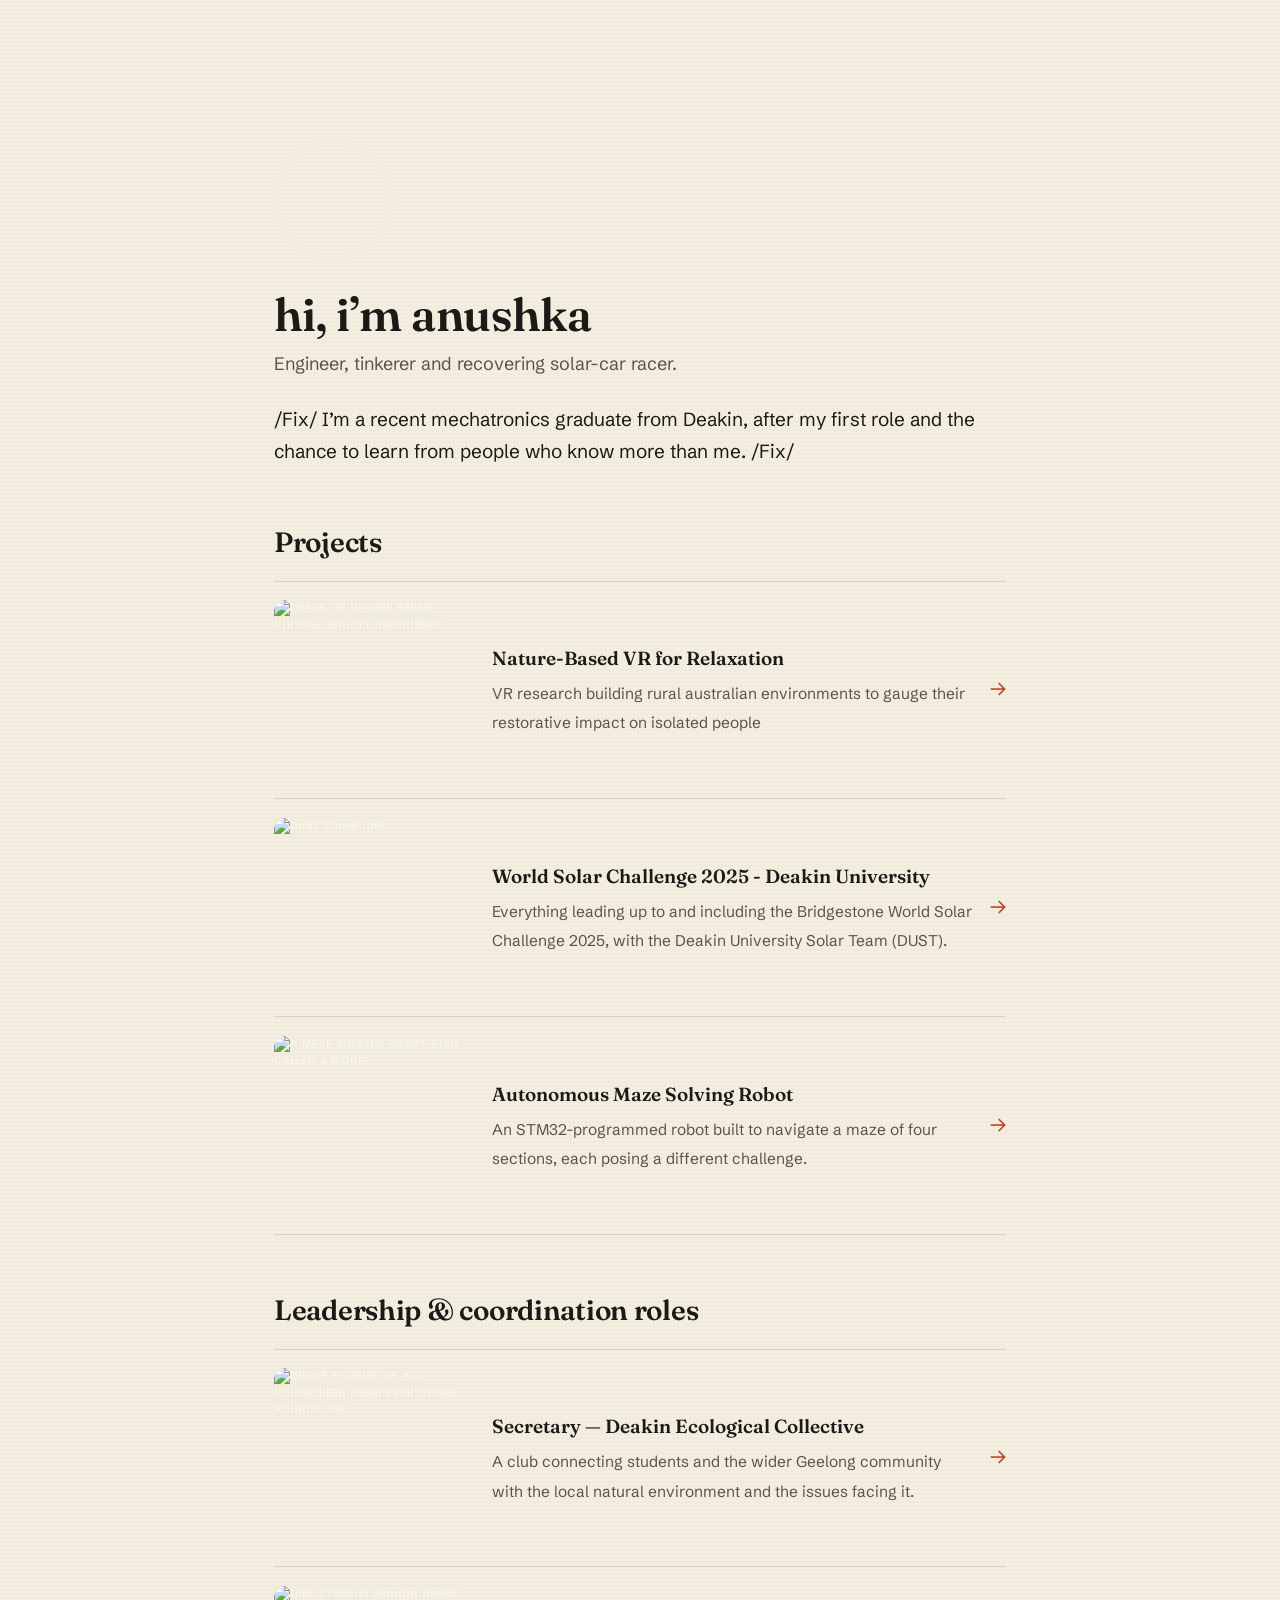
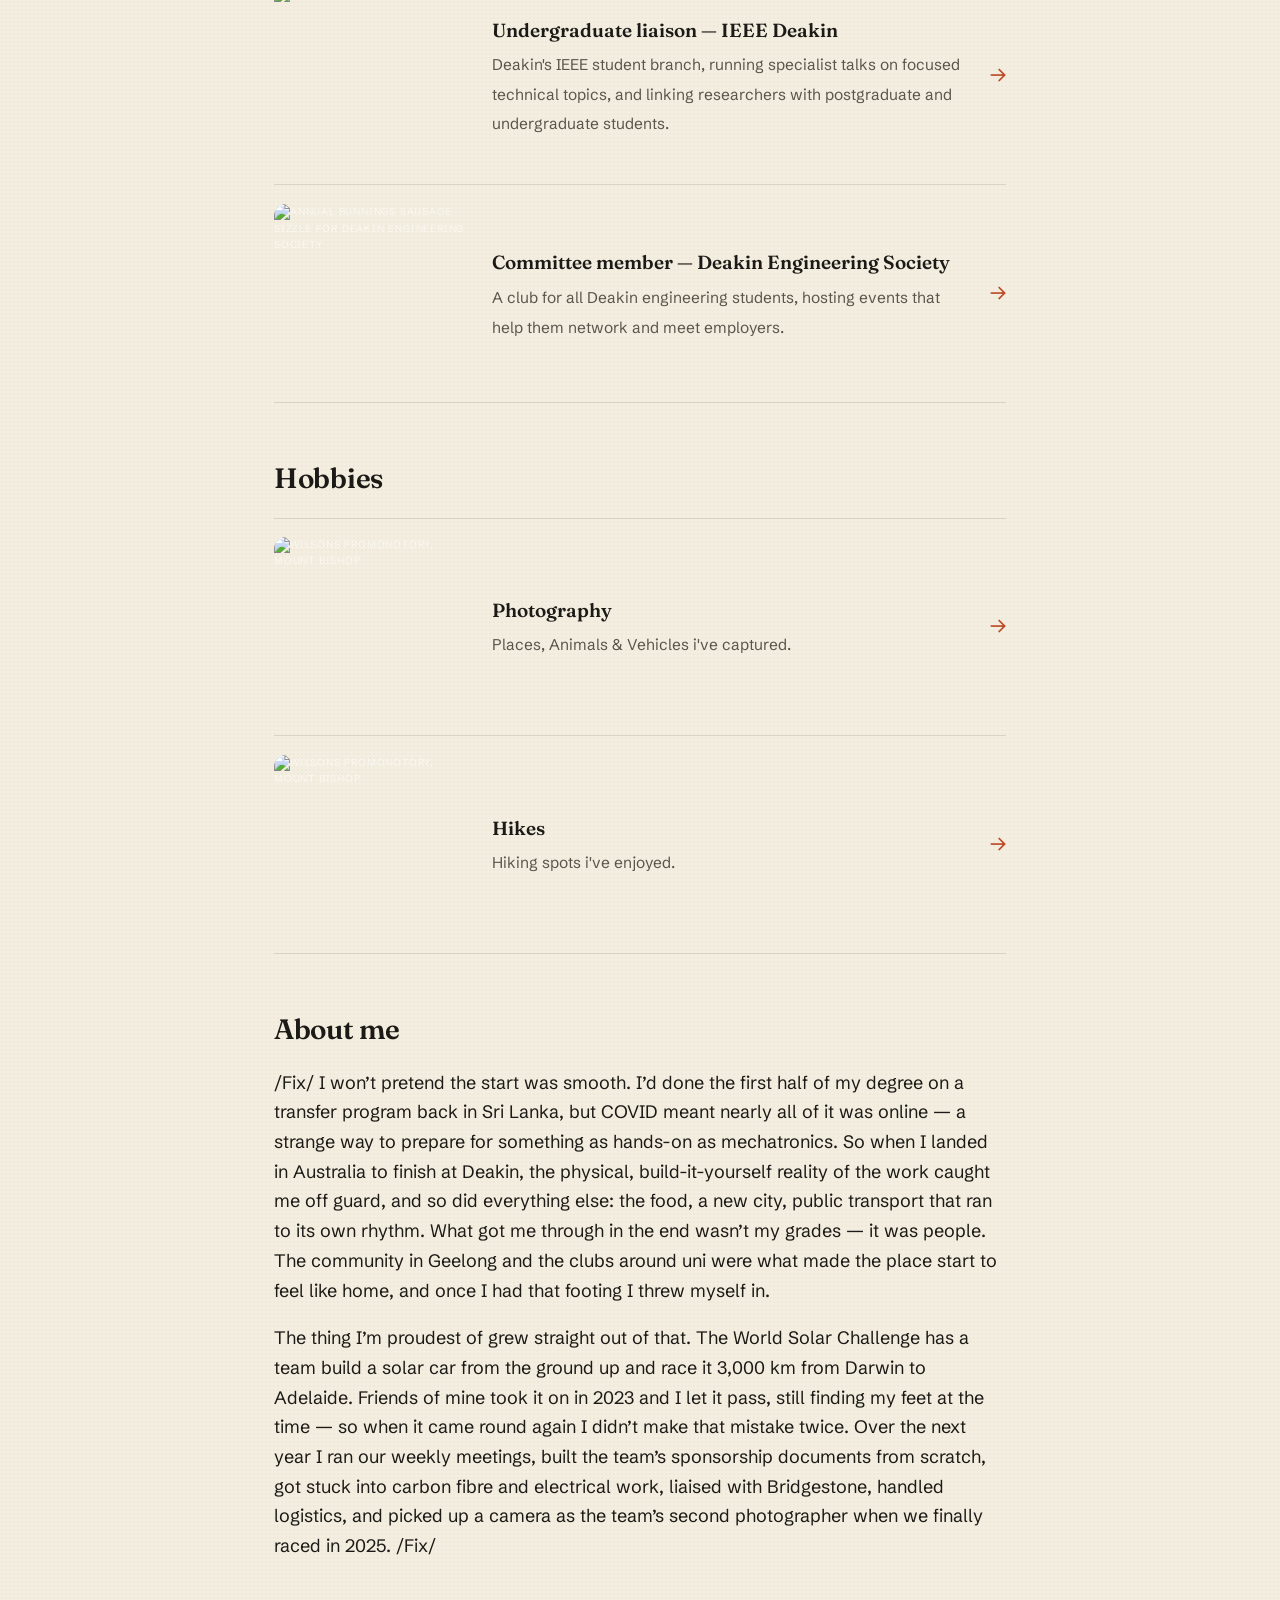
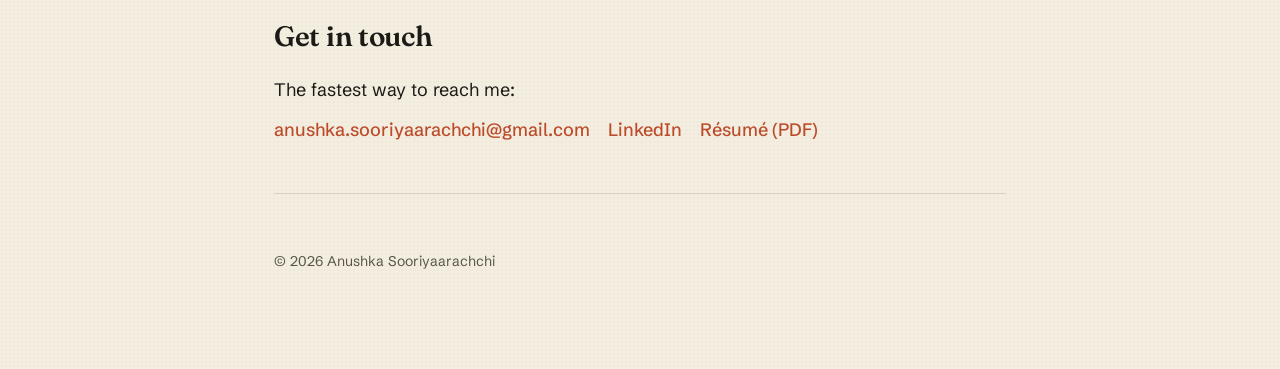
==== index.html @ a75d5352 "Portfolio site" ====
<!DOCTYPE html>
<!--
  Whats with de snoopin eh? :0
-->
<html lang="en">
<head>
<meta charset="UTF-8">
<meta name="viewport" content="width=device-width, initial-scale=1">
<title>Anushka Sooriyaarachchi</title>
<link rel="preconnect" href="https://fonts.googleapis.com">
<link rel="preconnect" href="https://fonts.gstatic.com" crossorigin>
<link href="https://fonts.googleapis.com/css2?family=Fraunces:opsz,wght@9..144,400;9..144,500;9..144,600;9..144,700&family=Schibsted+Grotesk:wght@400;500;600&display=swap" rel="stylesheet">
<link rel="stylesheet" href="style.css">
</head>
<body>

  <div class="banner reveal" style="animation-delay:.05s"></div>

  <div class="wrap">

    <!-- ===== INTRO ===== -->
    <div class="avatar reveal" style="animation-delay:.1s"></div>
    <h1 class="reveal" style="animation-delay:.15s">hi, i’m anushka</h1>
    <p class="tagline reveal" style="animation-delay:.2s">Engineer, tinkerer and recovering solar-car racer.</p>
    <p class="lead reveal" style="animation-delay:.25s">
       /Fix/ I’m a recent mechatronics graduate from Deakin, after my first role and the chance to learn
      from people who know more than me. /Fix/
    </p>

    <!-- ===== PROJECTS ===== -->
    <div class="section reveal" style="animation-delay:.3s">
      <h2>Projects</h2>
      <div class="card-list">
        <a class="card" href="projects.html#vr-capstone">
          <img class="thumb" src="images/nvr3.jpg" alt="Image of Nature Based Virtual Reality Experience">
          <div class="card-body">
            <span class="title"> Nature-Based VR for Relaxation</span>
            <span class="desc"> VR research building rural australian environments to gauge their restorative impact on isolated people </span>
          </div>
          <span class="go">→</span>
        </a>
        <a class="card" href="projects.html#solar">
          <img class="thumb" style="object-position: 75% center;" src="images/dustcar2.jpg" alt="DUST Solar Car">
          <div class="card-body">
            <span class="title">World Solar Challenge 2025 - Deakin University</span>
            <span class="desc"> Everything leading up to and including the Bridgestone World Solar Challenge 2025, with the Deakin University Solar Team (DUST). </span>
          </div>
          <span class="go">→</span>
        </a>
        <a class="card" href="projects.html#maze">
          <img class="thumb" src="images/mousemaze.jpeg" alt="A Maze solving robot also called a mouse">
          <div class="card-body">
            <span class="title">Autonomous Maze Solving Robot</span>
            <span class="desc">An STM32-programmed robot built to navigate a maze of four sections, each posing a different challenge.</span>
          </div>
          <span class="go">→</span>
        </a>
      </div>
    </div>

    <!-- ===== LEADERSHIP & COORDINATION ===== -->
    <div class="section reveal" style="animation-delay:.35s">
      <h2>Leadership &amp; coordination roles</h2>
      <div class="card-list">
        <a class="card" href="leadership.html#dec">
          <img class="thumb" style="object-position: center bottom;" src="images/dec.jpg" alt="Group picture of all volunteers from Everything Aquatic Day">
          <div class="card-body">
            <span class="title">Secretary — Deakin Ecological Collective</span>
            <span class="desc"> A club connecting students and the wider Geelong community with the local natural environment and the issues facing it. </span>
          </div>
          <span class="go">→</span>
        </a>
        <a class="card" href="leadership.html#ieee">
          <img class="thumb" style="object-position: right center;" src="images/ieee2.jpg" alt="IEEE student branch image">
          <div class="card-body">
            <span class="title">Undergraduate liaison — IEEE Deakin</span>
            <span class="desc"> Deakin's IEEE student branch, running specialist talks on focused technical topics, and linking researchers with postgraduate and undergraduate students. </span>
          </div>
          <span class="go">→</span>
        </a>
        <a class="card" href="leadership.html#des">
          <img class="thumb" style="object-position: left center;" src="images/des2.jpeg" alt="Annual Bunnings Sausage Sizzle for Deakin Engineering Society">
          <div class="card-body">
            <span class="title">Committee member — Deakin Engineering Society</span>
            <span class="desc"> A club for all Deakin engineering students, hosting events that help them network and meet employers.</span>
          </div>
          <span class="go">→</span>
        </a>
      </div>
    </div>

    <!-- ===== HOBBIES  ===== -->
    <div class="section reveal" style="animation-delay:.4s">
      <h2>Hobbies</h2>
      <div class="card-list">
        <a class="card" href="hobby1.html">
          <img class="thumb" style="object-position: left center;" src="images/camel.jpg" alt="Wilsons Promonotory, Mount Bishop">
          <div class="card-body">
            <span class="title">Photography </span>
            <span class="desc">Places, Animals &amp; Vehicles i've captured.</span>
          </div>
          <span class="go">→</span>
        <a class="card" href="hobby2.html">
          <img class="thumb" style="object-position: left center;" src="images/hike.jpg" alt="Wilsons Promonotory, Mount Bishop">
          <div class="card-body">
            <span class="title">Hikes </span>
            <span class="desc">Hiking spots i've enjoyed.</span>
          </div>
          <span class="go">→</span>
        </a>
      </div>
    </div>

    <!-- ===== Needs a rework ===== -->
    <div class="section reveal" style="animation-delay:.45s">
      <h2>About me</h2>
      <p>
        /Fix/
		I won’t pretend the start was smooth. I’d done the first half of my degree on a transfer
        program back in Sri Lanka, but COVID meant nearly all of it was online — a strange way to
        prepare for something as hands-on as mechatronics. So when I landed in Australia to finish
        at Deakin, the physical, build-it-yourself reality of the work caught me off guard, and so
        did everything else: the food, a new city, public transport that ran to its own rhythm.
        What got me through in the end wasn’t my grades — it was people. The community in Geelong
        and the clubs around uni were what made the place start to feel like home, and once I had
        that footing I threw myself in.
      </p>
      <p>
        The thing I’m proudest of grew straight out of that. The World Solar Challenge has a team
        build a solar car from the ground up and race it 3,000&nbsp;km from Darwin to Adelaide.
        Friends of mine took it on in 2023 and I let it pass, still finding my feet at the time — so
        when it came round again I didn’t make that mistake twice. Over the next year I ran our
        weekly meetings, built the team’s sponsorship documents from scratch, got stuck into carbon
        fibre and electrical work, liaised with Bridgestone, handled logistics, and picked up a
        camera as the team’s second photographer when we finally raced in 2025.
		
		/Fix/
      </p>
    </div>

    <!-- ===== CONTACT ===== -->
    <div class="section reveal" style="animation-delay:.5s">
      <h2>Get in touch</h2>
      <p style="margin-bottom:10px;">The fastest way to reach me:</p>
      <div class="contact">
        <a href="mailto:anushka.sooriyaarachchi@gmail.com">anushka.sooriyaarachchi@gmail.com</a>
        <a href="https://www.linkedin.com/in/anushka-sooriyaarachchi">LinkedIn</a>
        <a href="#">Résumé (PDF)</a> <!-- Resume needs  -->
      </div>
    </div>

    <hr class="rule reveal" style="animation-delay:.55s; margin-top:48px;">
    <footer class="reveal" style="animation-delay:.6s">© 2026 Anushka Sooriyaarachchi</footer>

  </div>
</body>
</html>
---- style.css ----
/* =========================================================
   Shared styles for every page. Edit once, all pages update.
   To recolour the whole site, change the variables below.
   ========================================================= */
:root{
  --paper:#F4EEE0;
  --ink:#1C1A16;
  --ink-soft:#5A554B;
  --accent:#BC4B2A;
  --accent-dark:#933718;
  --rule:rgba(28,26,22,0.12);
  --maxw:780px;
}
*{box-sizing:border-box;margin:0;padding:0;}
html{scroll-behavior:smooth;}
body{
  background:var(--paper);
  color:var(--ink);
  font-family:"Schibsted Grotesk",sans-serif;
  font-size:18px;line-height:1.65;
  -webkit-font-smoothing:antialiased;
  background-image:radial-gradient(rgba(28,26,22,0.025) 1px,transparent 1px);
  background-size:4px 4px;
}
.wrap{max-width:var(--maxw);margin:0 auto;padding:0 24px 96px;}

/* ---- banner:  ---- */
.banner{
  max-width:calc(var(--maxw) + 48px);margin:0 auto;height:200px;
  border-radius:0 0 14px 14px;
  background:url('images/banner.jpg') center/cover;
  background-position: 50% 12%;
  position:relative;overflow:hidden;
}

/* ---- profile pic  ---- */
.avatar{
  width:120px;height:120px;border-radius:50%;margin:-60px 0 30px;
  border:4px solid var(--paper);
  background:url('images/facepic4.jpg') center/cover;
  display:flex;align-items:center;justify-content:center;
  font-family:"Fraunces",serif;font-size:32px;color:#fff;font-weight:600;
  position:relative;z-index:2;
}

/* ---- full image  ---- */
.largeimg{
  width:720px;height:400px;flex:0 0 200px;border-radius:12px;
  object-fit:cover;background-size:cover;background-position:center;
  display:flex;align-items:center;justify-content:center;
  font-size:10px;letter-spacing:.08em;text-transform:uppercase;color:rgba(255,255,255,0.6);
}

/* ---- Vertical Image  ---- */
.smallimg{
  width:360px;height:250px;flex:0 0 200px;border-radius:12px;
  object-fit:cover;background-size:cover;background-position:center;
  display:flex;align-items:center;justify-content:center;
  font-size:10px;letter-spacing:.08em;text-transform:uppercase;color:rgba(255,255,255,0.6);
}

/* ---- typography ---- */
h1{font-family:"Fraunces",serif;font-weight:600;font-size:clamp(34px,6vw,46px);
   line-height:1.1;letter-spacing:-0.01em;margin-bottom:8px;}
.tagline{color:var(--ink-soft);font-size:18px;margin-bottom:26px;}
h2{font-family:"Fraunces",serif;font-weight:600;font-size:28px;margin:0 0 16px;letter-spacing:-0.01em;}
.section{margin-top:52px;}
p{margin-bottom:18px;}
p.lead{font-size:19px;}
a{color:var(--accent);text-decoration:none;border-bottom:1px solid transparent;
  transition:border-color .15s,color .15s;}
a:hover{color:var(--accent-dark);border-bottom-color:var(--accent-dark);}
.rule{border:none;border-top:1px solid var(--rule);margin:0;}
footer{margin-top:56px;color:var(--ink-soft);font-size:14px;}

/* ---- back link on inner pages ---- */
.back{display:inline-block;font-size:13px;letter-spacing:.05em;text-transform:uppercase;
  color:var(--ink-soft);border:none;margin:32px 0 28px;}
.back:hover{color:var(--accent);border:none;}

/* =========================================================
   Card and thumbnail options
   ========================================================= */
.card-list{margin-top:4px;}
.card{
  display:flex;gap:18px;align-items:center;
  padding:18px 0;border-bottom:1px solid var(--rule);
  text-decoration:none;color:inherit;border-top:1px solid transparent;
}
.card-list .card:first-child{border-top:1px solid var(--rule);}
.card:hover{border-bottom-color:var(--rule);}
.thumb{
  width:200px;height:180px;flex:0 0 200px;border-radius:12px;
  object-fit:cover;background-size:cover;background-position:center;
  display:flex;align-items:center;justify-content:center;
  font-size:10px;letter-spacing:.08em;text-transform:uppercase;color:rgba(255,255,255,0.6);
}
.g1{background:linear-gradient(135deg,#1C1A16,#BC4B2A);}
.g2{background:linear-gradient(135deg,#BC4B2A,#e9a23b);}
.g3{background:linear-gradient(135deg,#2f4a3a,#86a886);}
.g4{background:linear-gradient(135deg,#264653,#2a9d8f);}
.g5{background:linear-gradient(135deg,#5a3a6b,#b07bc4);}
.g6{background:linear-gradient(135deg,#7a3a23,#e9a23b);}
.card-body{flex:1;}
.card .title{font-family:"Fraunces",serif;font-size:19px;font-weight:600;display:block;margin-bottom:3px;}
.card .desc{color:var(--ink-soft);font-size:15.5px;line-height:1.5;}
.card .go{flex:0 0 auto;color:var(--accent);font-size:22px;line-height:1;transition:transform .15s;}
.card:hover .go{transform:translateX(3px);}
.card:hover .title{color:var(--accent-dark);}

/* ---- inner-page detail blocks ---- */
.detail{scroll-margin-top:24px;margin-bottom:48px;}
.hero{width:100%;height:240px;border-radius:12px;margin:6px 0 20px;
  background-size:cover;background-position:center;
  display:flex;align-items:flex-end;justify-content:flex-end;padding:12px 16px;
  font-size:11px;letter-spacing:.05em;text-transform:uppercase;color:rgba(255,255,255,0.6);}

/* ---- hobbies gallery ---- */
.gallery{display:grid;grid-template-columns:repeat(2,1fr);gap:12px;margin-top:24px;}
.gallery .shot{aspect-ratio:4/3;border-radius:10px;background-size:cover;background-position:center;
  display:flex;align-items:center;justify-content:center;
  font-size:10px;letter-spacing:.08em;text-transform:uppercase;color:rgba(255,255,255,0.6);}
@media(min-width:560px){.gallery{grid-template-columns:repeat(3,1fr);}}

/* ---- contact ---- */
.contact{display:flex;flex-wrap:wrap;gap:10px 18px;margin-top:6px;}
.contact a{font-weight:500;}

/* ---- entrance motion ---- */
.reveal{opacity:0;transform:translateY(14px);animation:rise .7s cubic-bezier(.2,.7,.2,1) forwards;}
@keyframes rise{to{opacity:1;transform:none;}}
@media (prefers-reduced-motion:reduce){
  .reveal{animation:none;opacity:1;transform:none;}
  html{scroll-behavior:auto;}
}

/* ---- Adding images besides each other ---- */
.img-row{display:flex;gap:16px;flex-wrap:wrap;margin:20px 0;}
.img-row figure{flex:1 1 300px;margin:0;}
.img-row .smallimg{width:100%;height:250px;display:block;}
.img-row figcaption{margin-top:6px;font-size:13px;font-style:italic;color:var(--ink-soft);}

/* ---- Formatting for the bridgestone section ----*/
.stage{
  font-family:"Newsreader",serif;
  font-style:italic;
  font-size:20px;
  line-height:1.6;
  color:var(--ink-soft);
  margin-bottom:28px;
}
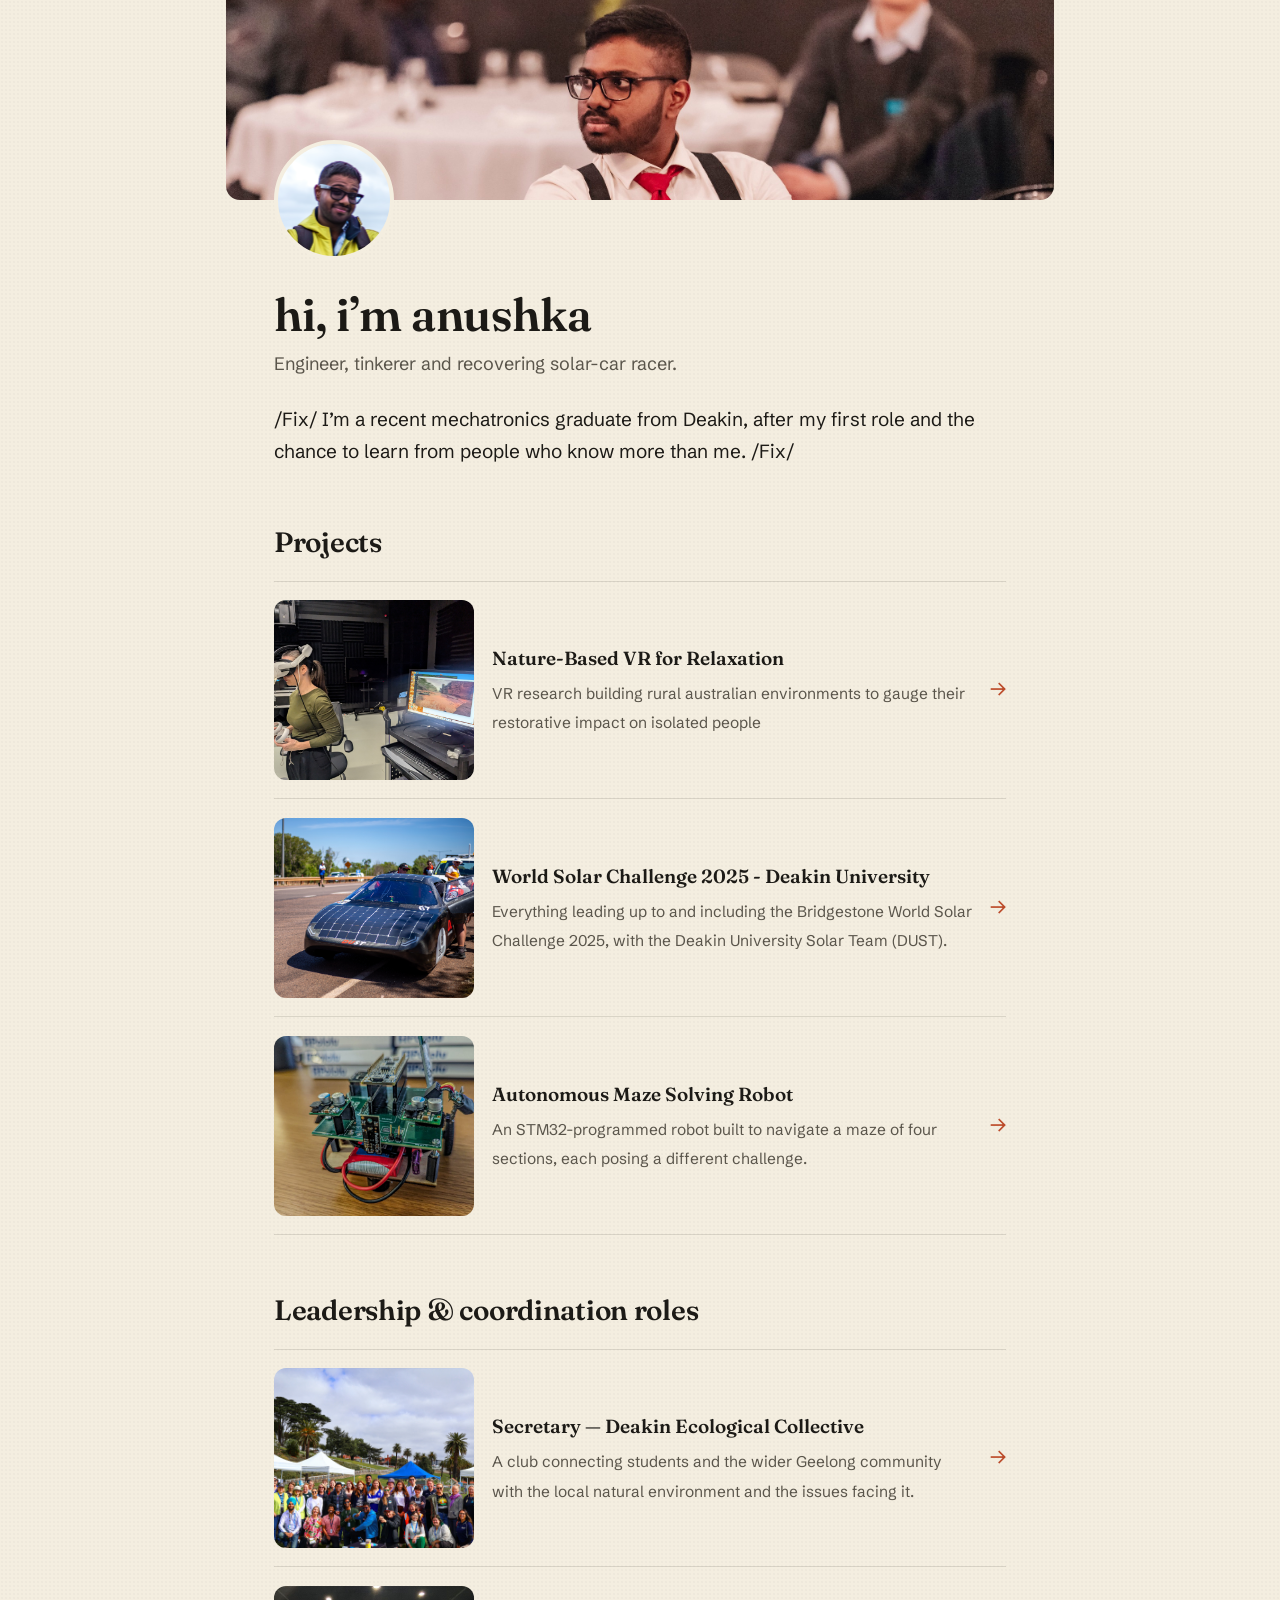
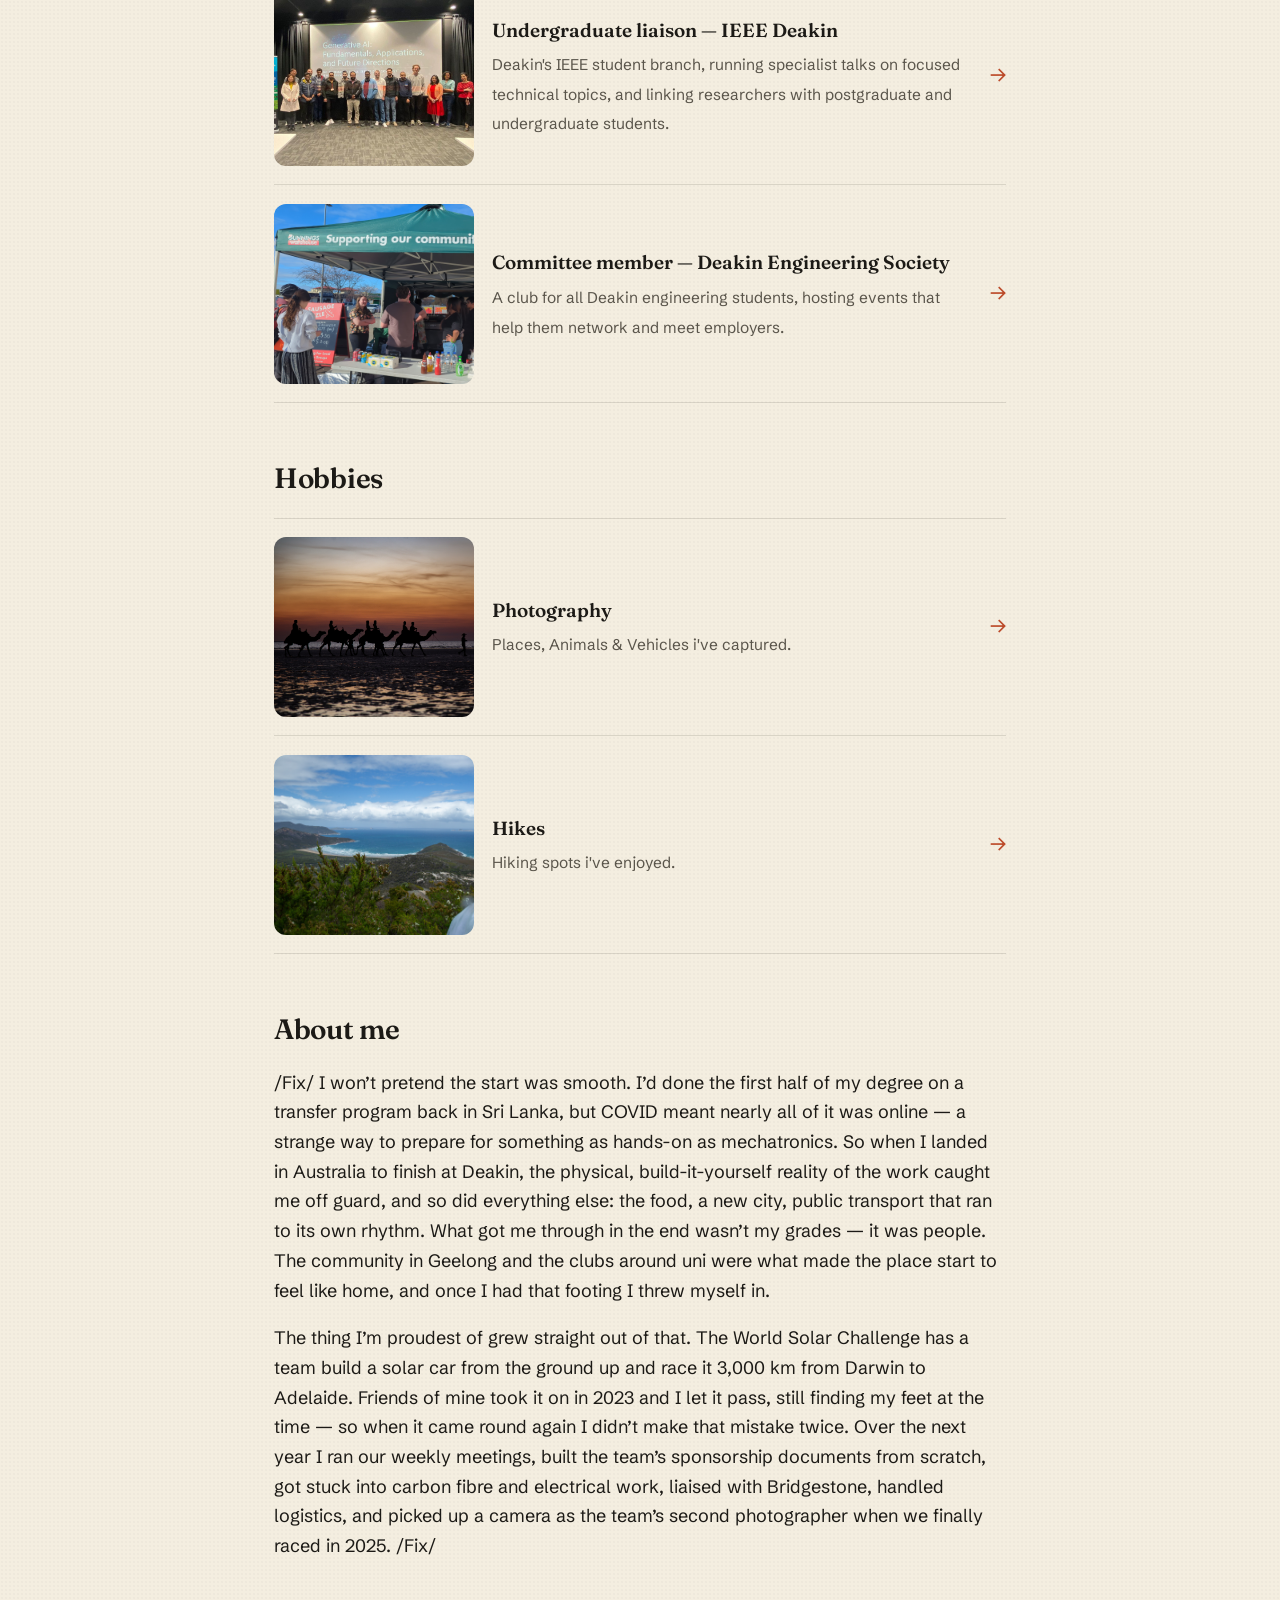
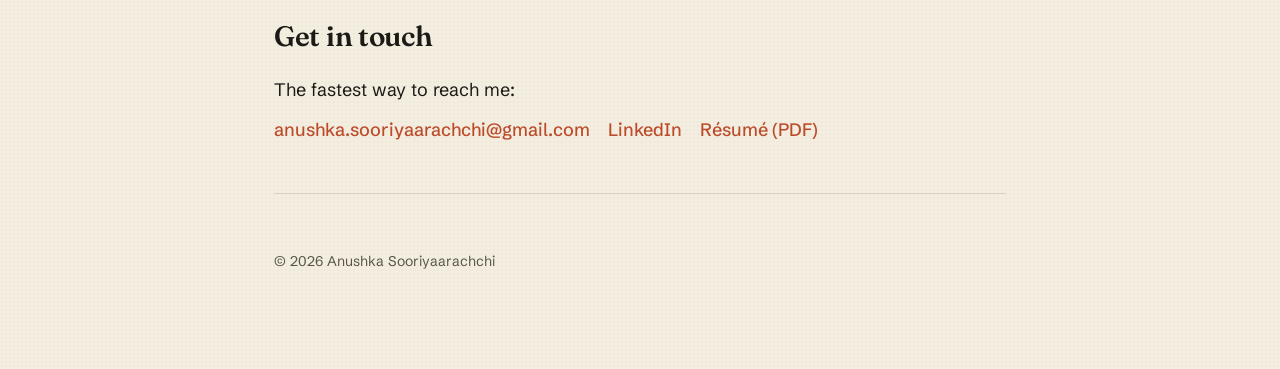
==== commit 7c7db116: "Redeploy" ====
--- a/index.html
+++ b/index.html
@@ -155,3 +155,4 @@
   </div>
 </body>
 </html>
+ 
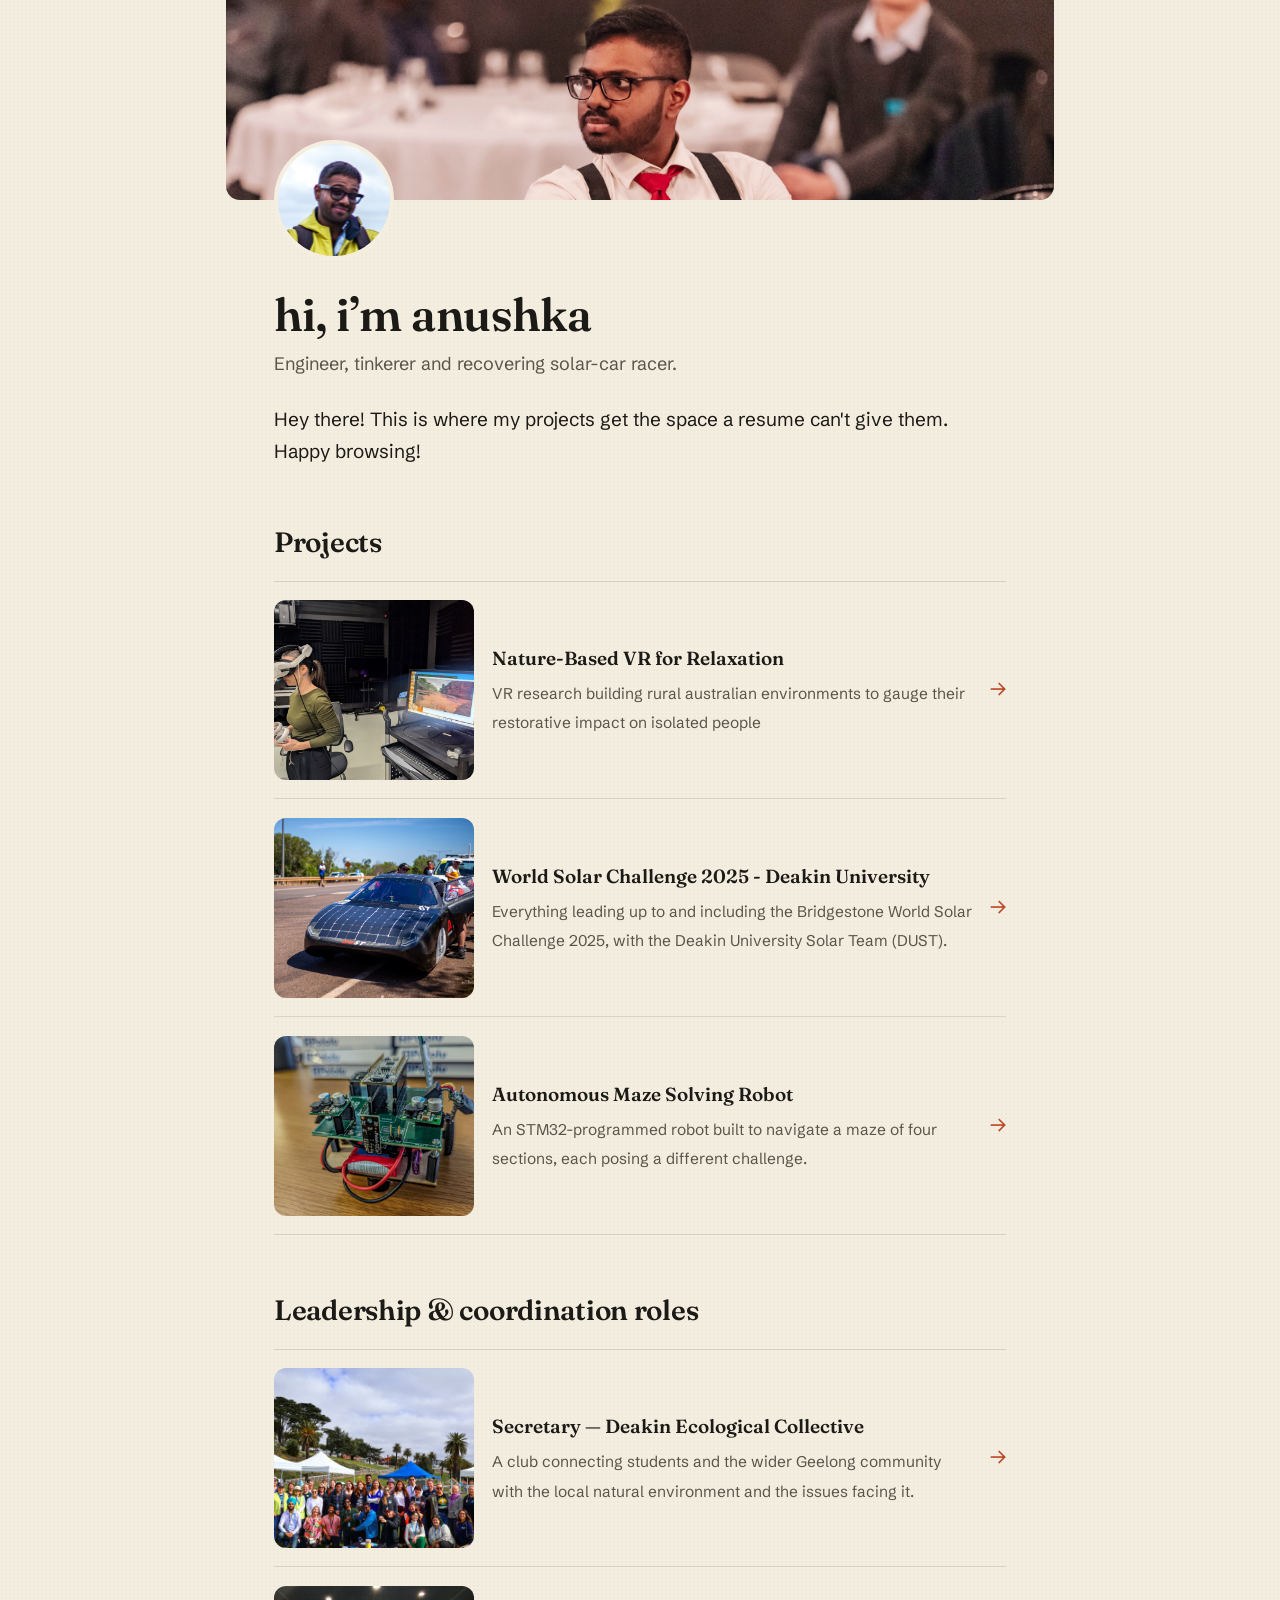
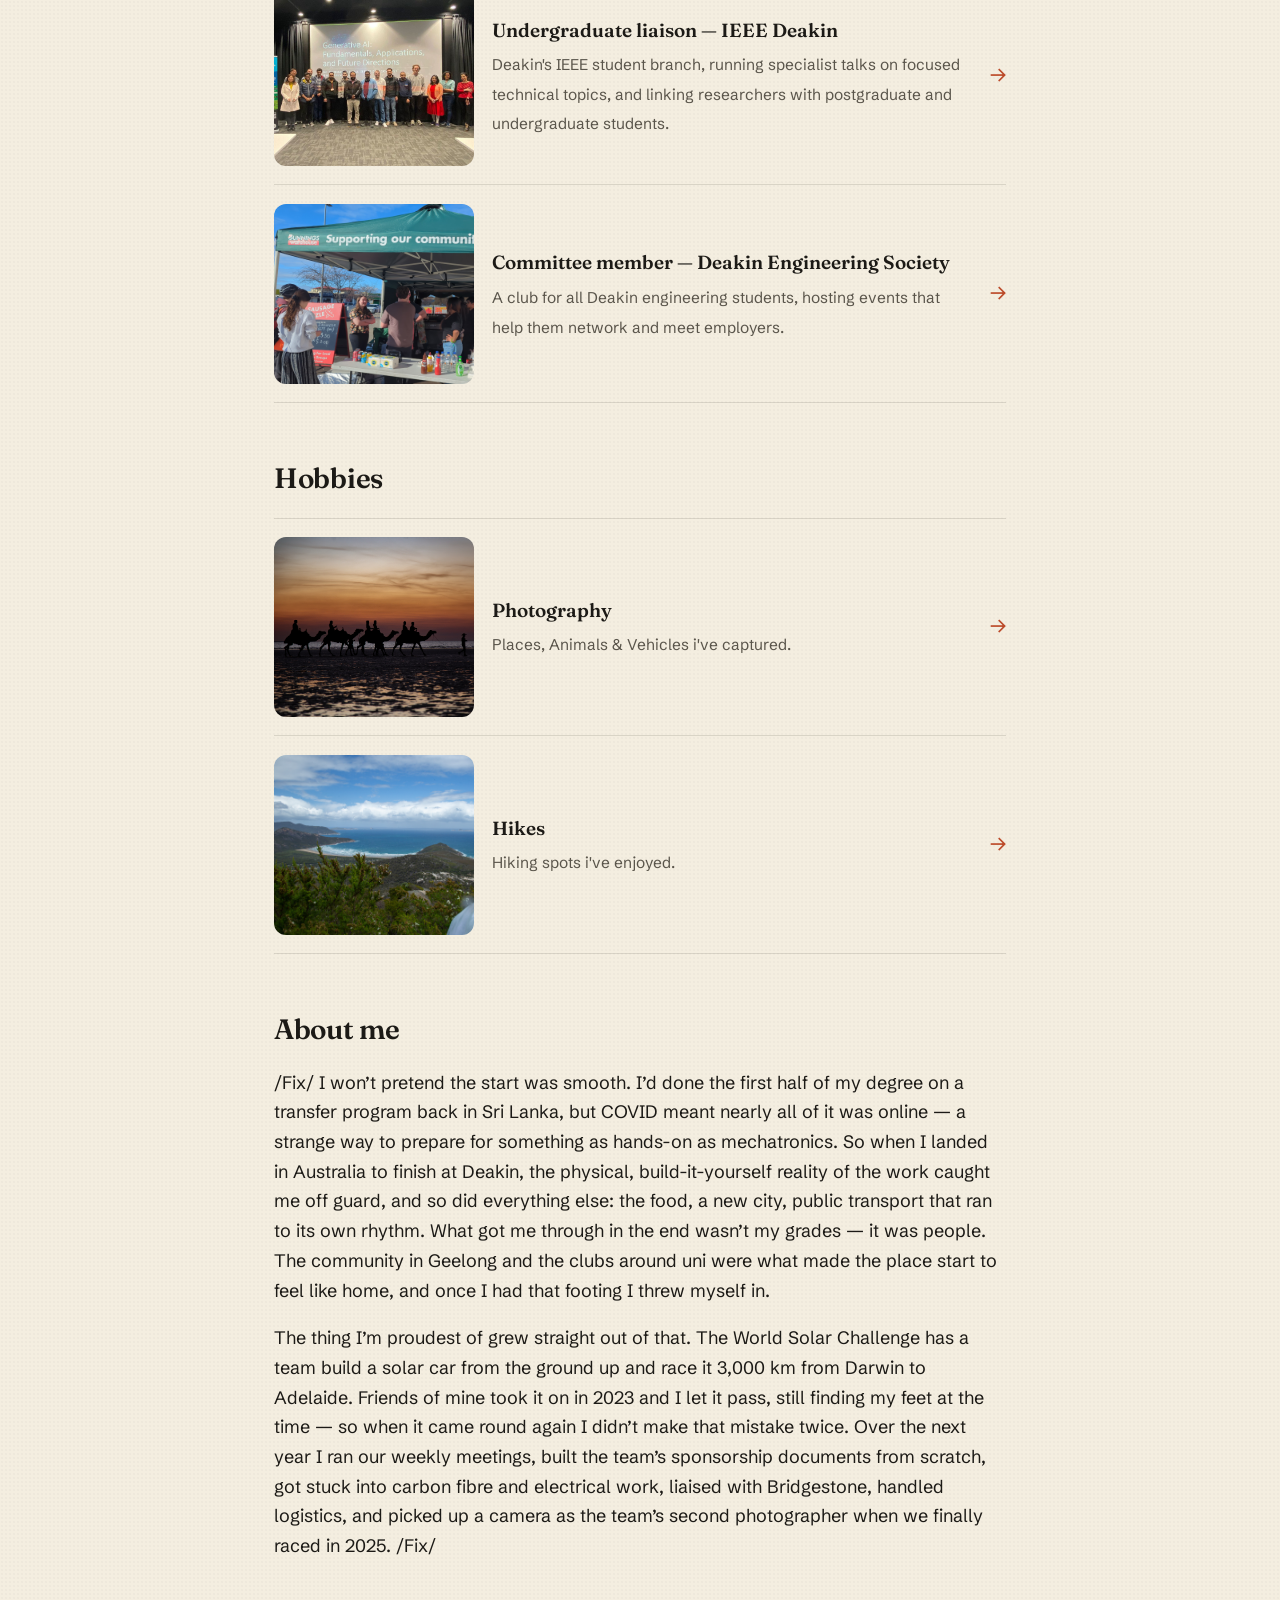
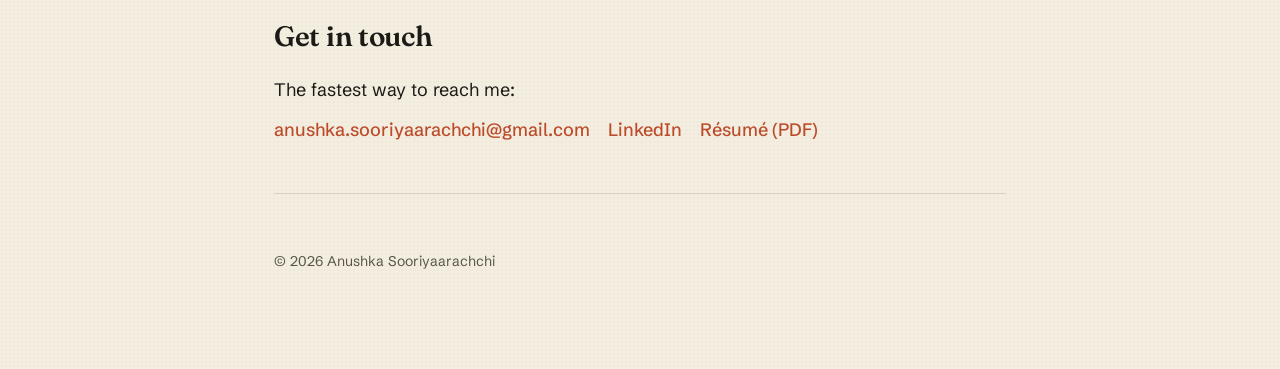
==== commit 1b208c7f: "Starter text change" ====
--- a/index.html
+++ b/index.html
@@ -23,8 +23,8 @@
     <h1 class="reveal" style="animation-delay:.15s">hi, i’m anushka</h1>
     <p class="tagline reveal" style="animation-delay:.2s">Engineer, tinkerer and recovering solar-car racer.</p>
     <p class="lead reveal" style="animation-delay:.25s">
-       /Fix/ I’m a recent mechatronics graduate from Deakin, after my first role and the chance to learn
-      from people who know more than me. /Fix/
+        Hey there! This is where my projects get the space a resume can't give them.
+        Happy browsing!	
     </p>
 
     <!-- ===== PROJECTS ===== -->
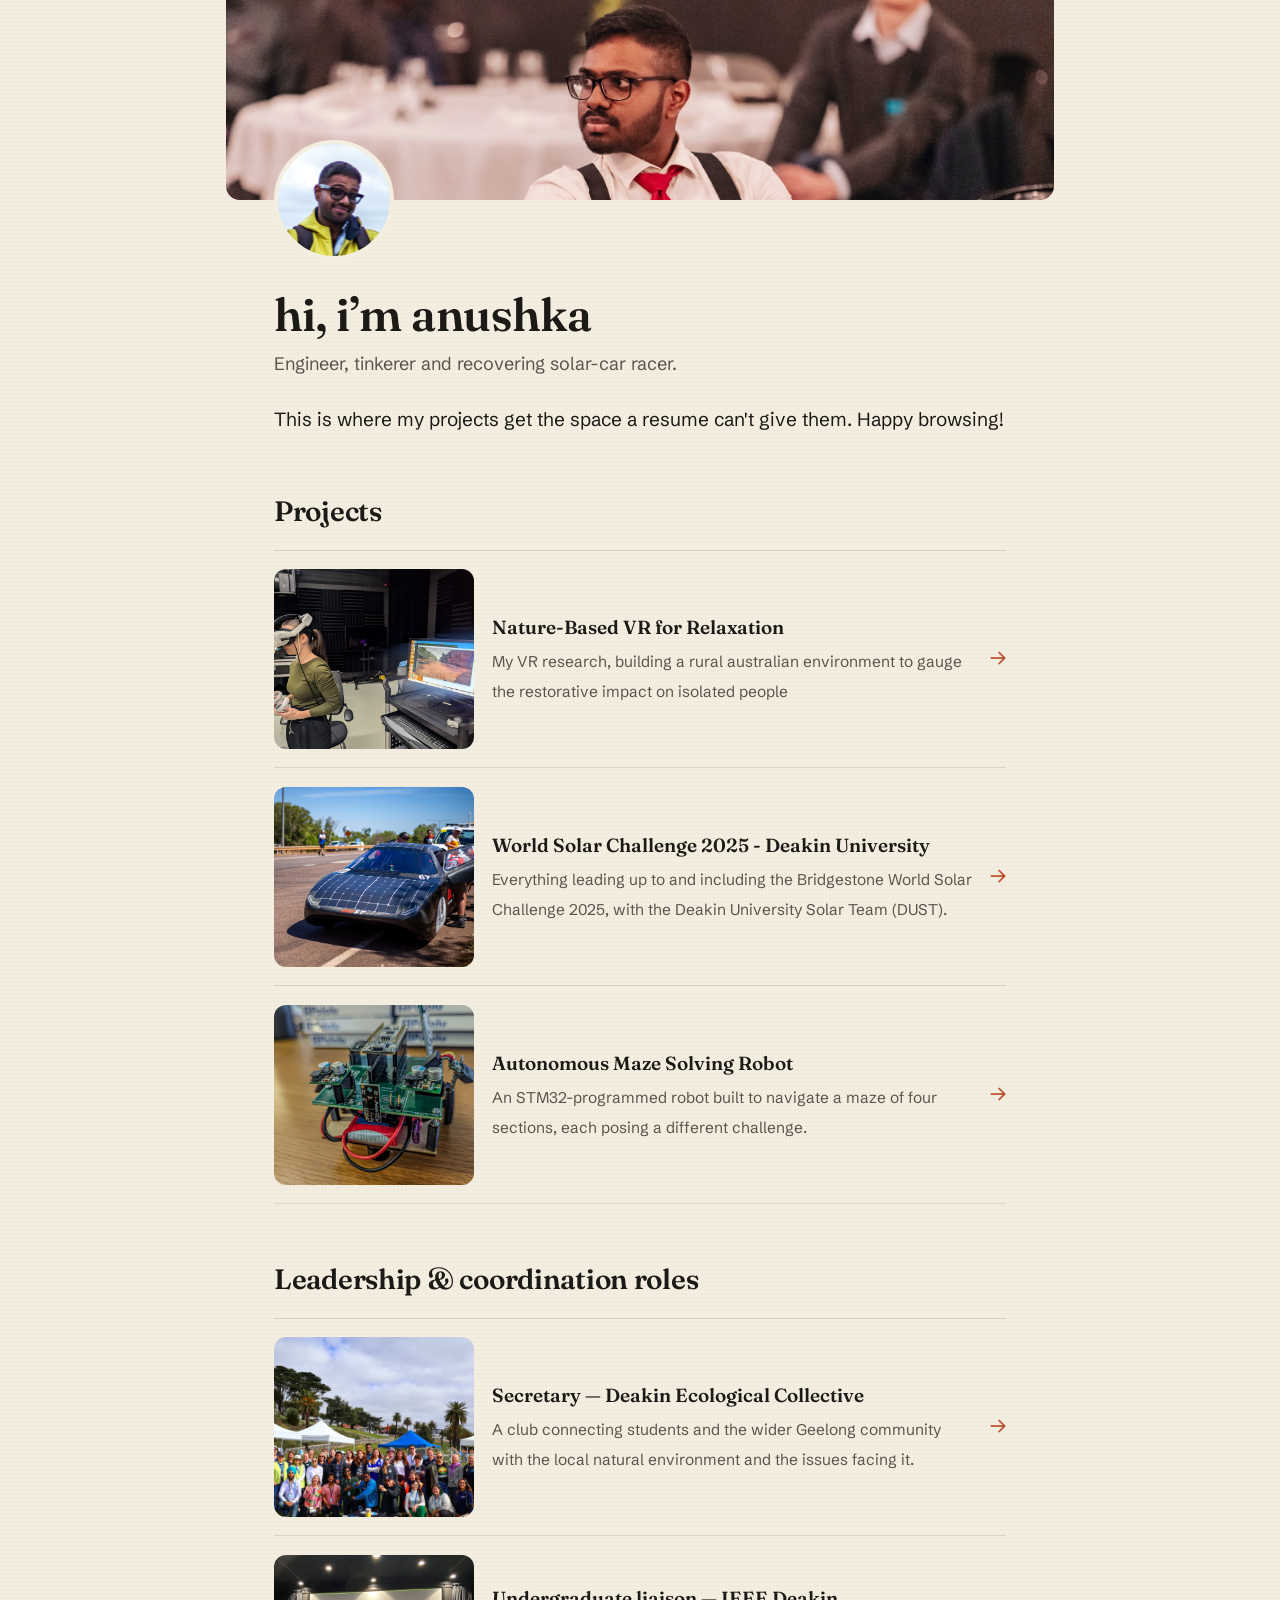
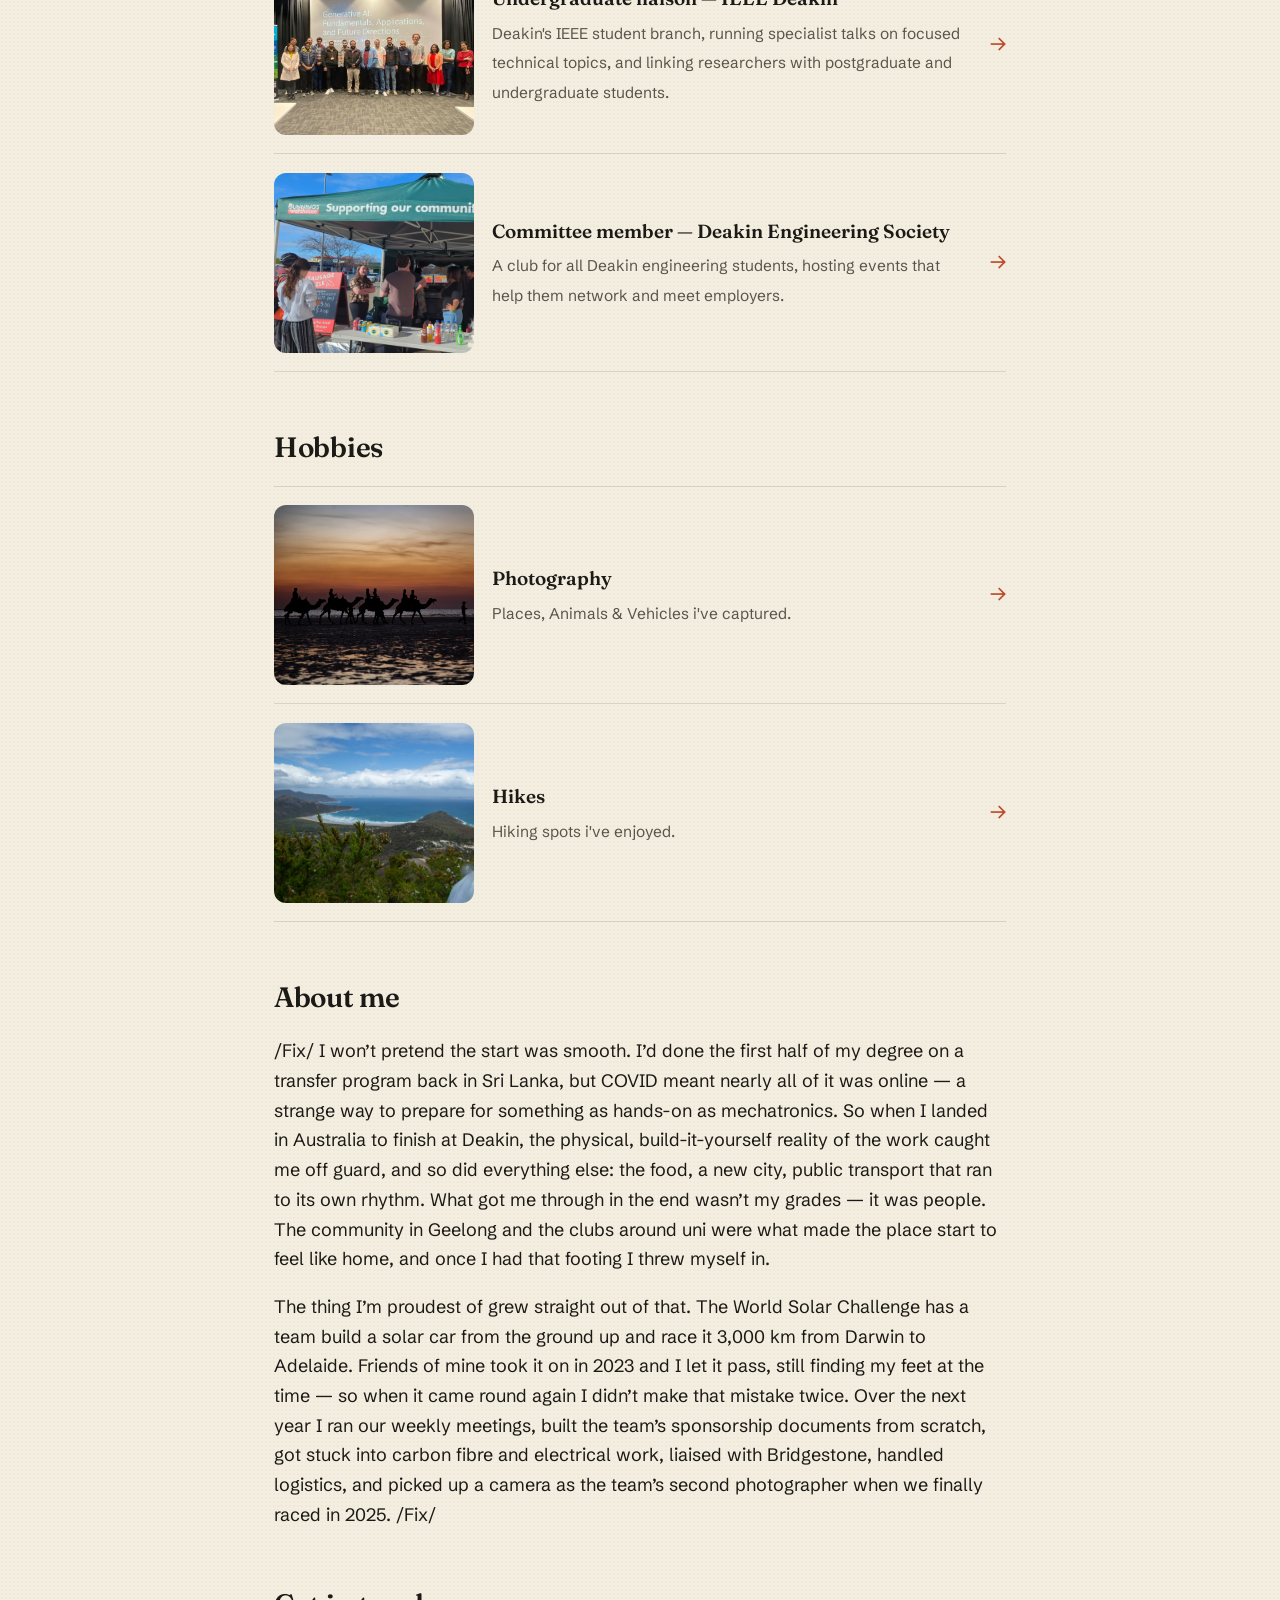
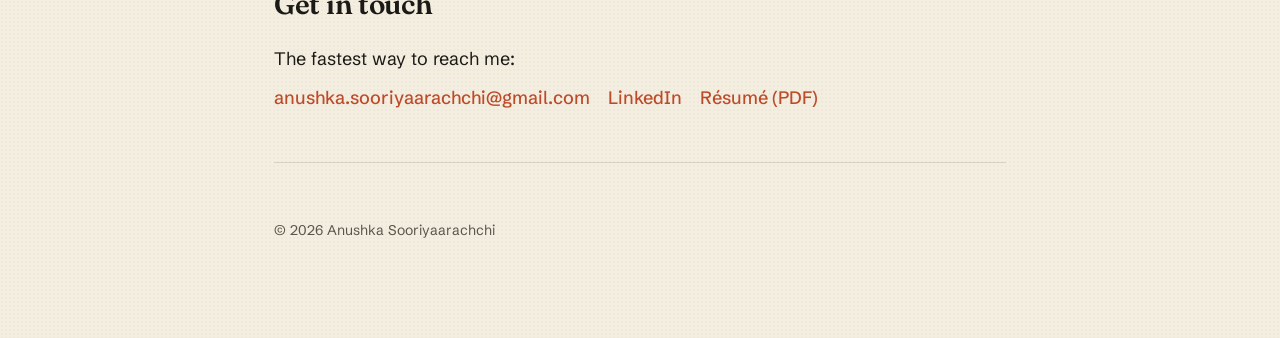
==== commit b02c7b22: "small text change" ====
--- a/index.html
+++ b/index.html
@@ -23,7 +23,7 @@
     <h1 class="reveal" style="animation-delay:.15s">hi, i’m anushka</h1>
     <p class="tagline reveal" style="animation-delay:.2s">Engineer, tinkerer and recovering solar-car racer.</p>
     <p class="lead reveal" style="animation-delay:.25s">
-        Hey there! This is where my projects get the space a resume can't give them.
+        This is where my projects get the space a resume can't give them.
         Happy browsing!	
     </p>
 
@@ -35,7 +35,7 @@
           <img class="thumb" src="images/nvr3.jpg" alt="Image of Nature Based Virtual Reality Experience">
           <div class="card-body">
             <span class="title"> Nature-Based VR for Relaxation</span>
-            <span class="desc"> VR research building rural australian environments to gauge their restorative impact on isolated people </span>
+            <span class="desc"> My VR research, building a rural australian environment to gauge the restorative impact on isolated people </span>
           </div>
           <span class="go">→</span>
         </a>
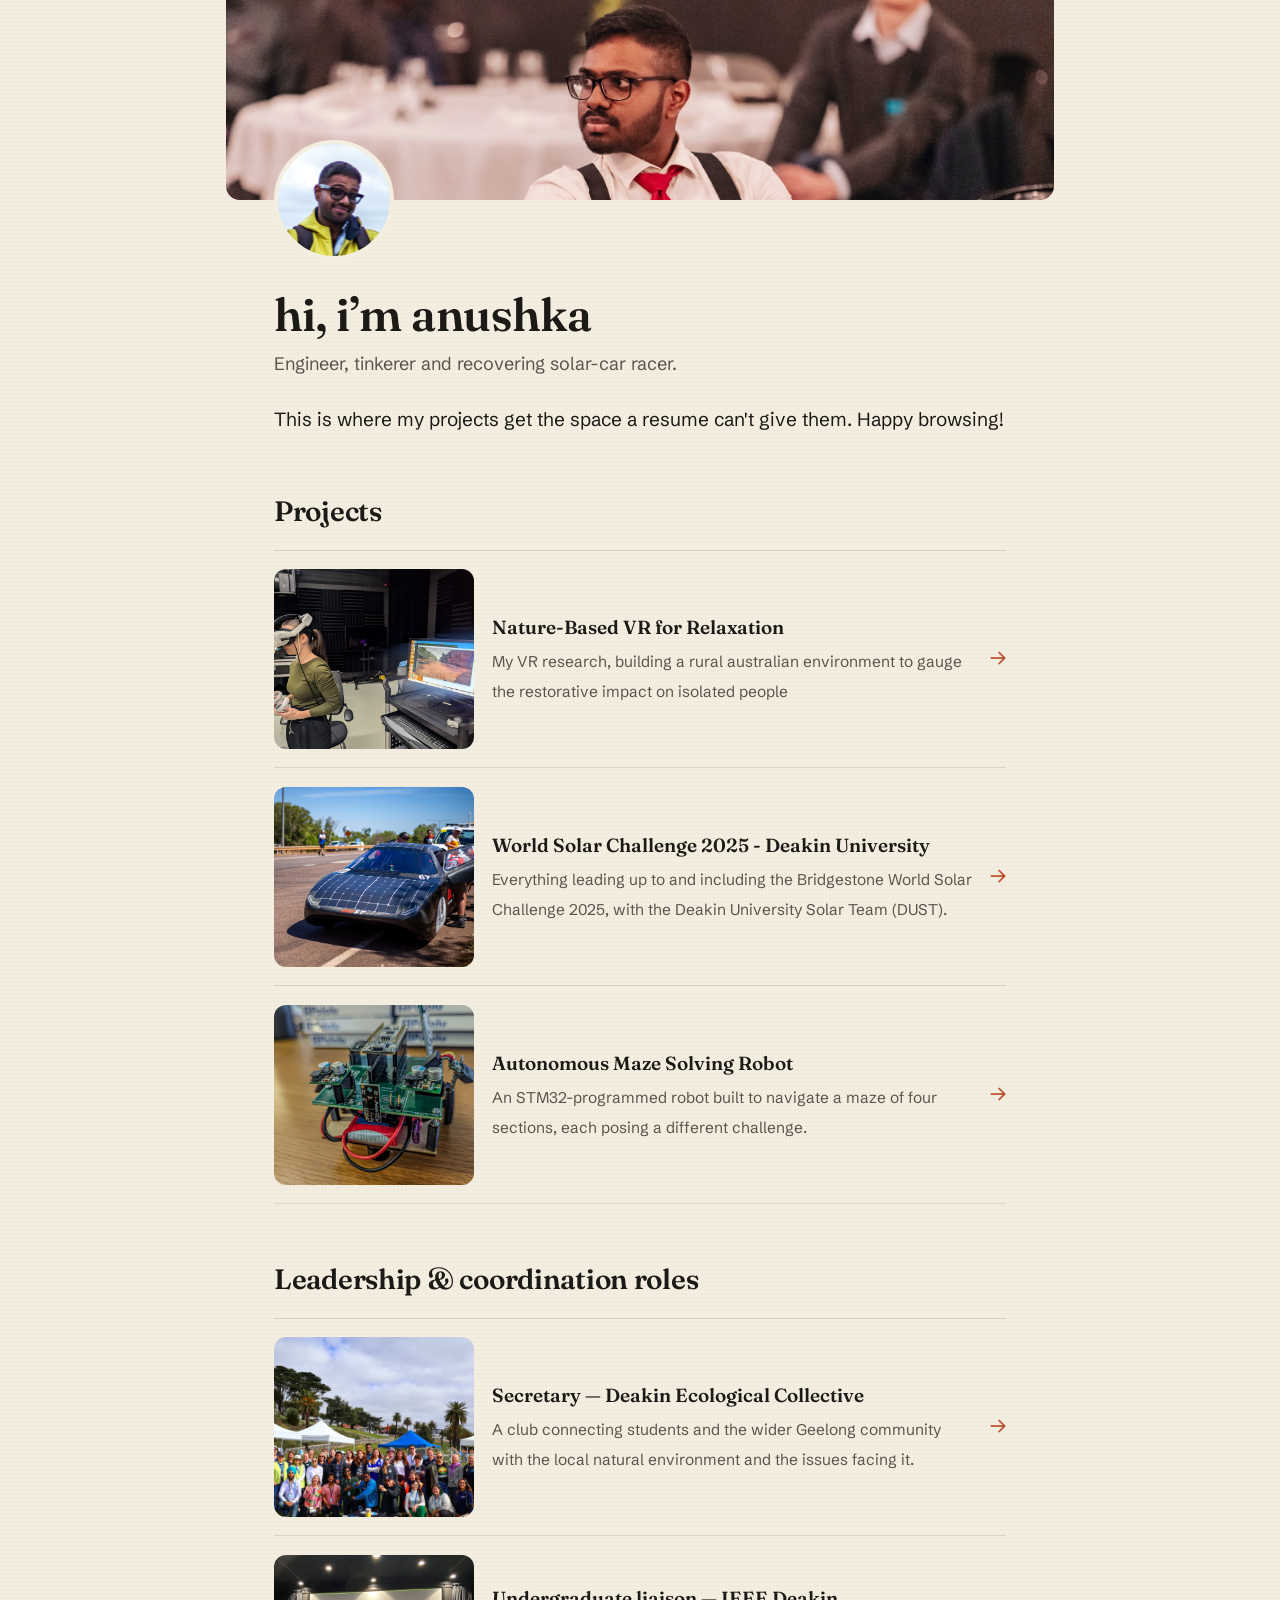
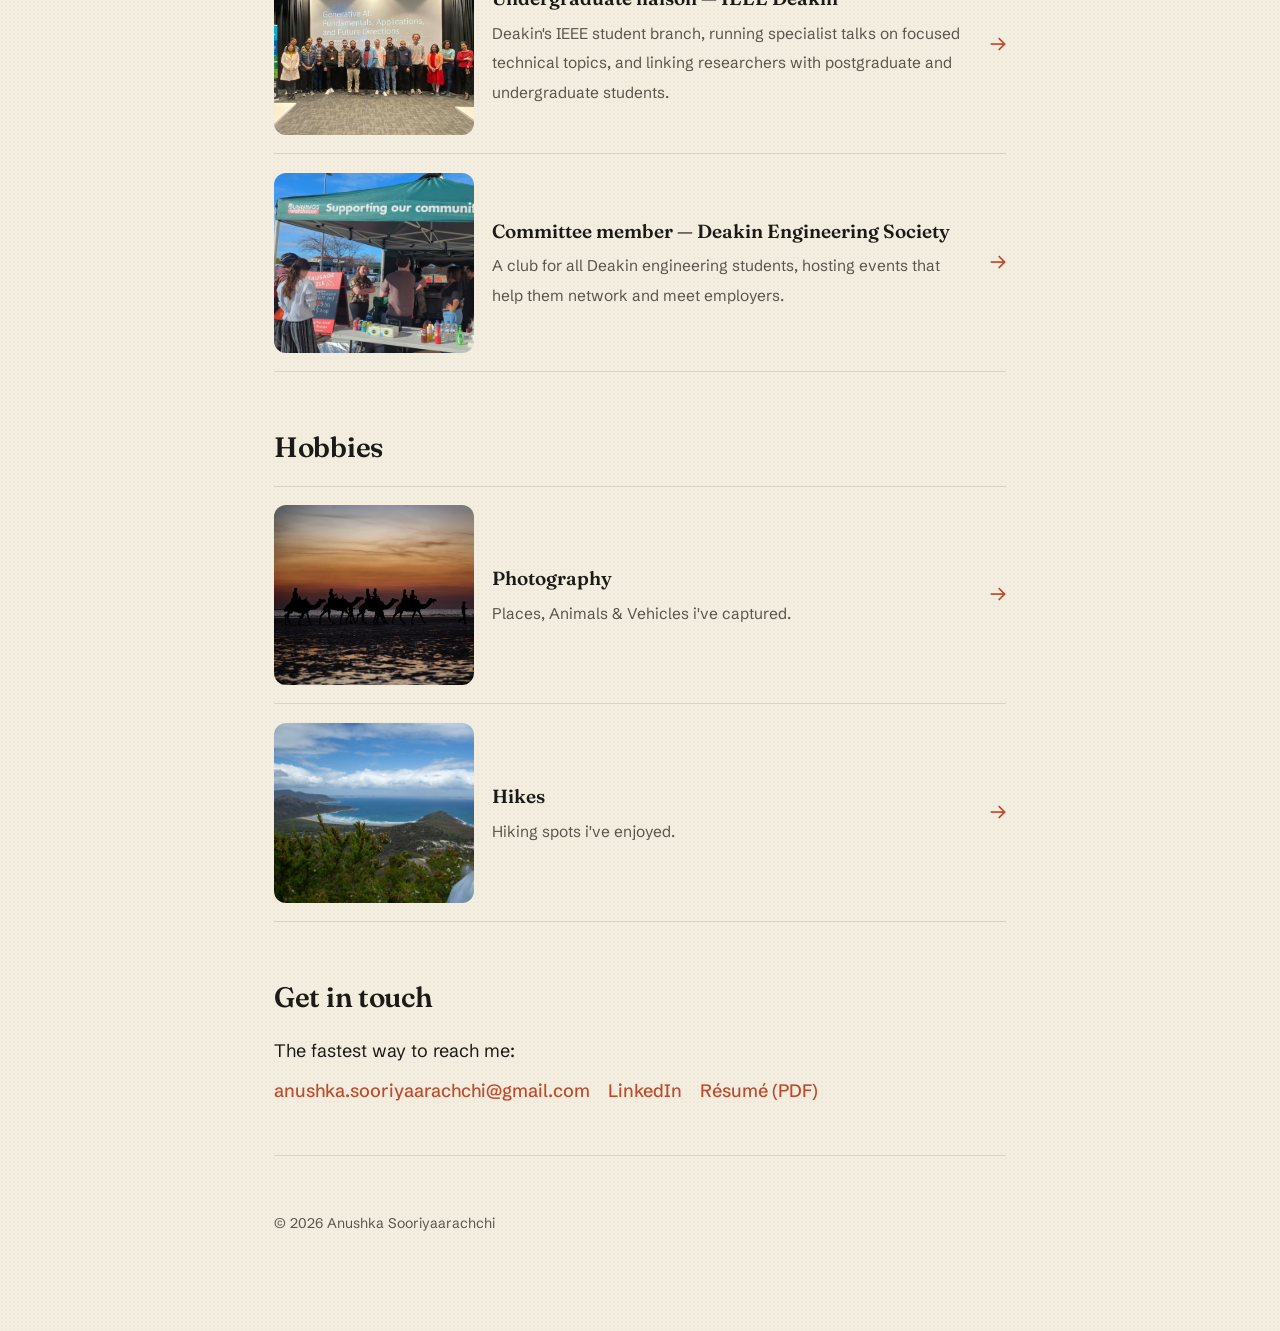
==== commit cd776c04: "about me temp remove" ====
--- a/index.html
+++ b/index.html
@@ -112,8 +112,10 @@
     </div>
 
     <!-- ===== Needs a rework ===== -->
+	<!--
     <div class="section reveal" style="animation-delay:.45s">
       <h2>About me</h2>
+	  
       <p>
         /Fix/
 		I won’t pretend the start was smooth. I’d done the first half of my degree on a transfer
@@ -137,6 +139,7 @@
 		/Fix/
       </p>
     </div>
+	-->
 
     <!-- ===== CONTACT ===== -->
     <div class="section reveal" style="animation-delay:.5s">
--- a/style.css
+++ b/style.css
@@ -45,7 +45,7 @@
 
 /* ---- full image  ---- */
 .largeimg{
-  width:720px;height:400px;flex:0 0 200px;border-radius:12px;
+  width:100%;max-width:720px;aspect-ratio:419/232;border-radius:12px;
   object-fit:cover;background-size:cover;background-position:center;
   display:flex;align-items:center;justify-content:center;
   font-size:10px;letter-spacing:.08em;text-transform:uppercase;color:rgba(255,255,255,0.6);
@@ -53,7 +53,7 @@
 
 /* ---- Vertical Image  ---- */
 .smallimg{
-  width:360px;height:250px;flex:0 0 200px;border-radius:12px;
+  width:100%;max-width:360px;aspect-ratio:419/232;border-radius:12px;
   object-fit:cover;background-size:cover;background-position:center;
   display:flex;align-items:center;justify-content:center;
   font-size:10px;letter-spacing:.08em;text-transform:uppercase;color:rgba(255,255,255,0.6);
@@ -148,4 +148,23 @@
   line-height:1.6;
   color:var(--ink-soft);
   margin-bottom:28px;
+}
+
+/* ---- Mobile Main Page Formatting ----*/
+@media (max-width: 600px){
+  .card{
+    flex-direction:column;
+    align-items:stretch;
+    gap:12px;
+  }
+  .thumb{
+    width:100%;
+    flex:1 1 auto;
+    height:200px;
+  }
+}
+
+/* ---- removing arrow for mobile ----*/
+@media (max-width: 600px){
+  .card .go{display:none;}
 }
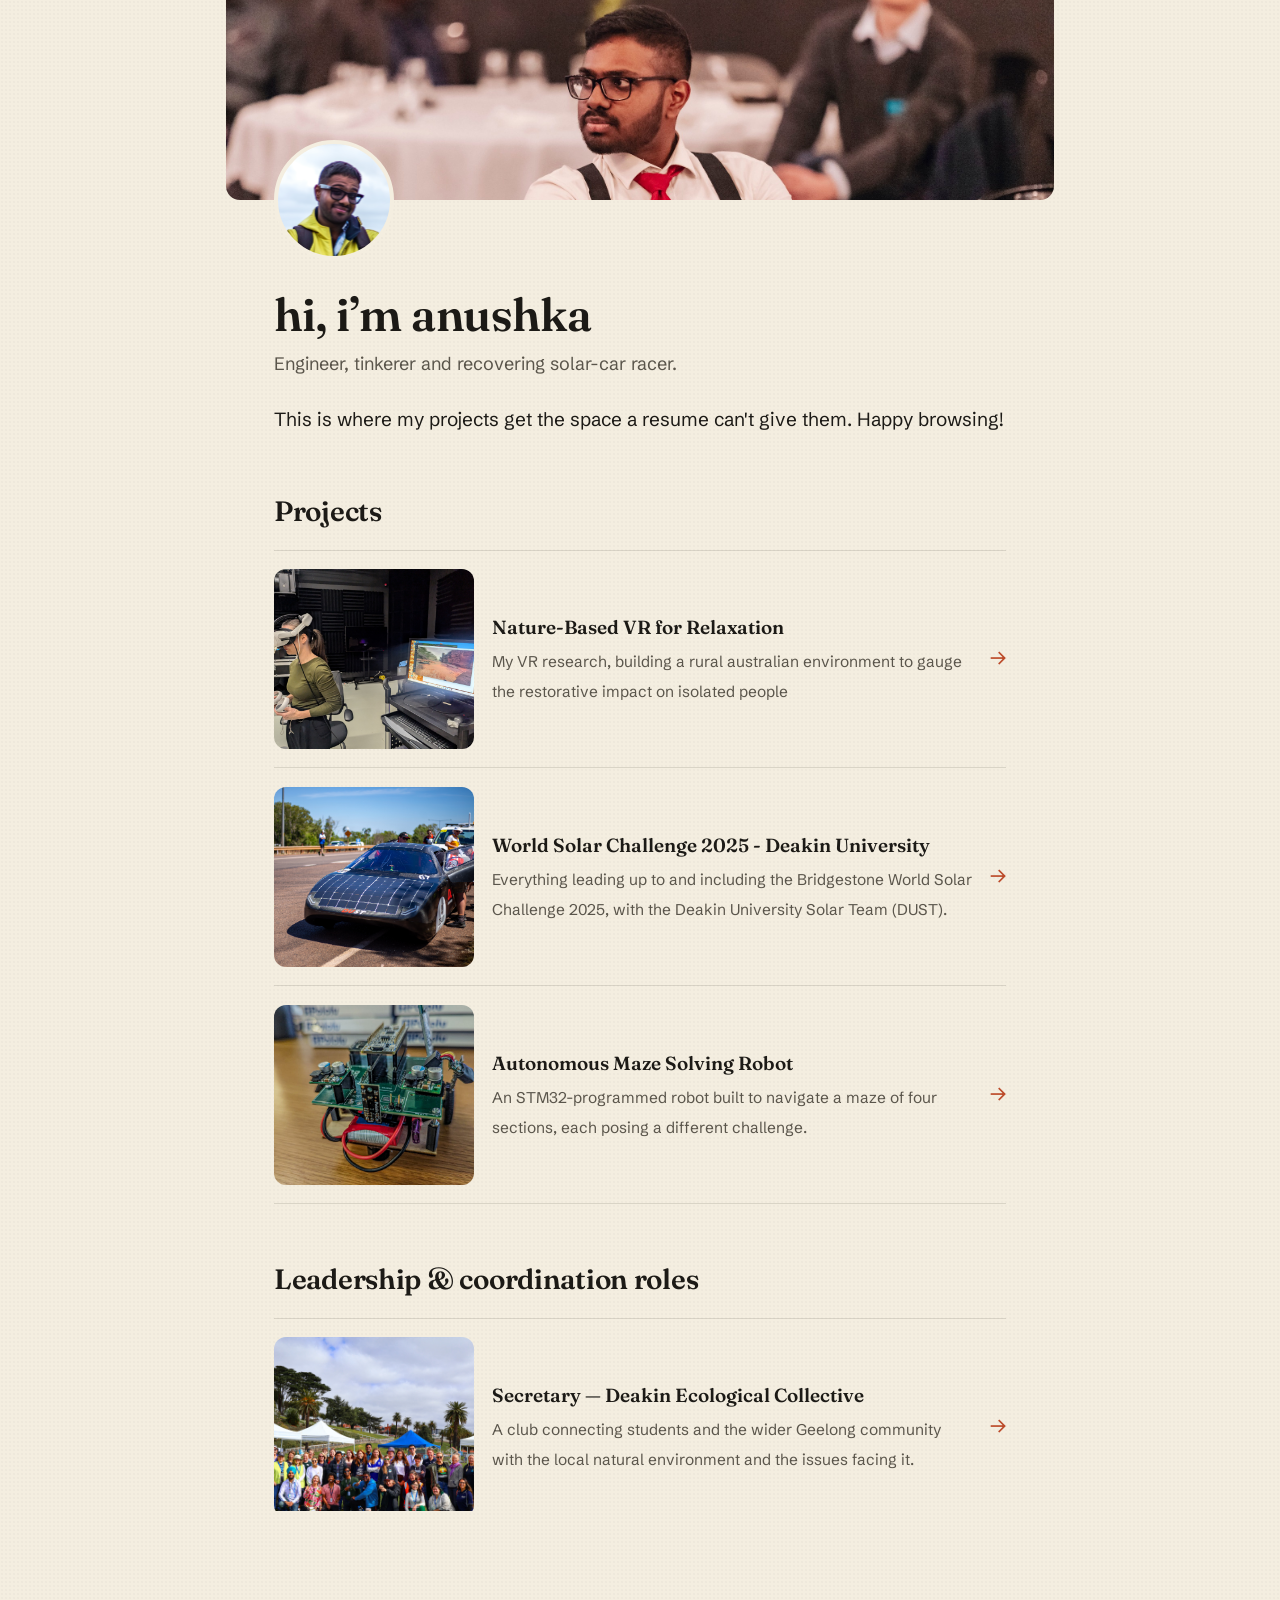
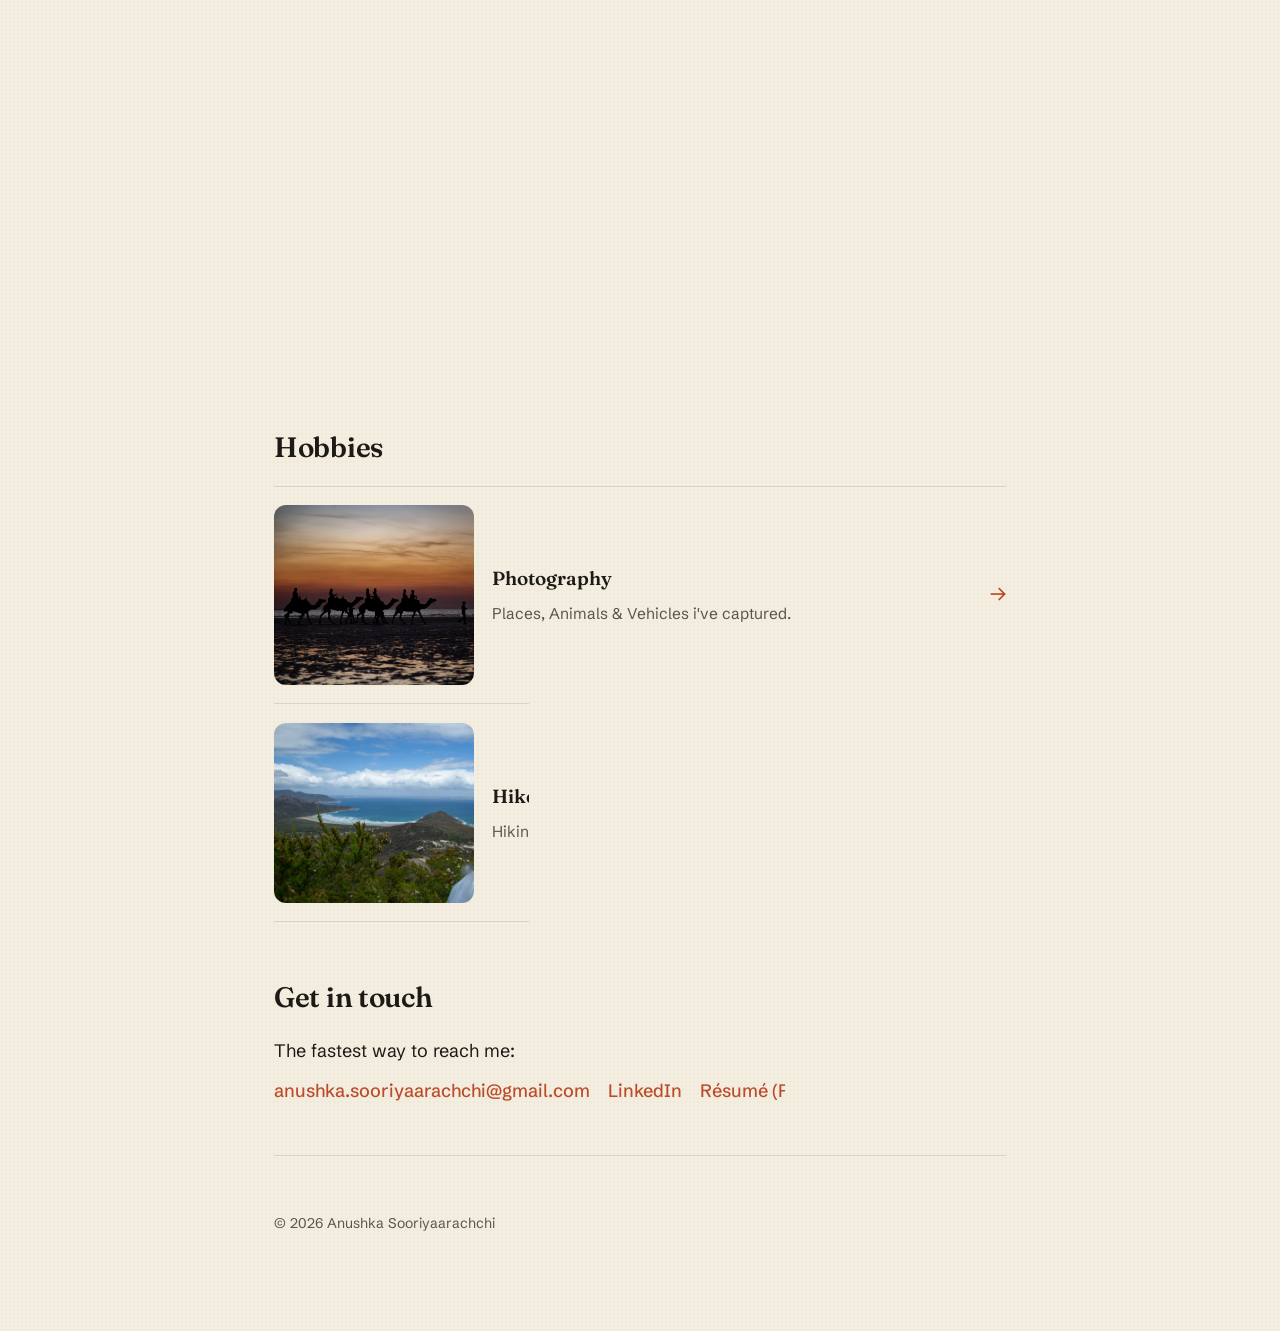
==== commit ee32a888: "Analytics" ====
--- a/index.html
+++ b/index.html
@@ -156,6 +156,11 @@
     <footer class="reveal" style="animation-delay:.6s">© 2026 Anushka Sooriyaarachchi</footer>
 
   </div>
+  
+  
+	<script data-goatcounter="https://asooriya.goatcounter.com/count"
+		async src="//gc.zgo.at/count.js"></script>
+  
 </body>
 </html>
  
